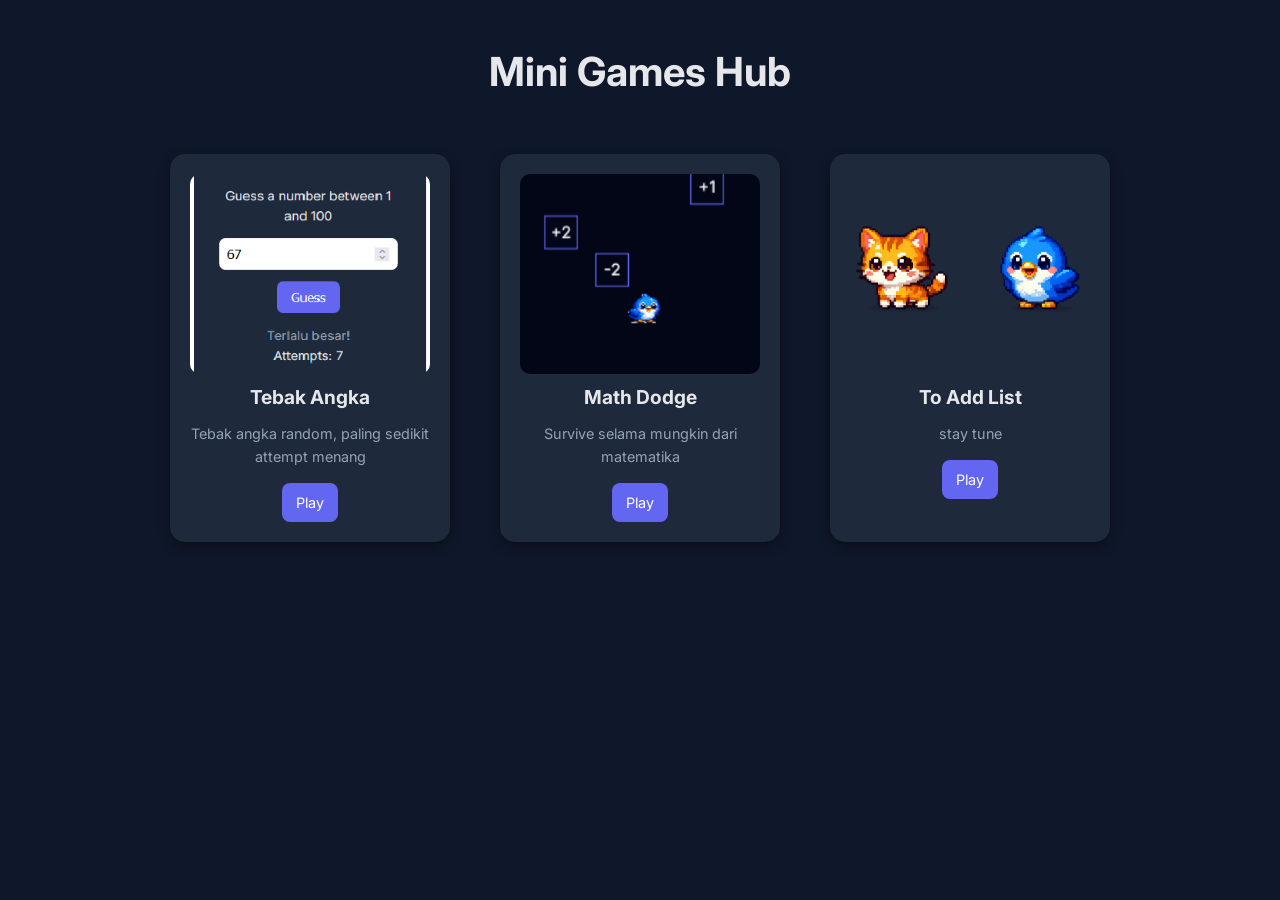
==== index.html @ 09c1a848 "inisialisasi add mini-games" ====
<!DOCTYPE html>
<html lang="en">

<head>
<meta charset="UTF-8">
<meta name="viewport" content="width=device-width, initial-scale=1.0">
<title>Mini Games</title>

<link rel="stylesheet" href="main.css">
<link href="https://fonts.googleapis.com/css2?family=Inter:wght@400;600;700&display=swap" rel="stylesheet">

</head>

<body>

<header class="site-header">
    <h1>Mini Games Hub</h1>
</header>

<!-- Game List -->
<section class="games-grid">

	<!-- Game Card -->
	
	<article class="game-card">
		<img src="img/tebakangka.png" alt="Game preview">
		<h2>Tebak Angka</h2>
		<p>Tebak angka random, paling sedikit attempt menang</p>
		<a href="tebakangka/index.html" class="play-button">Play</a>
	</article>

	<article class="game-card">
		<img src="img/mathdodge.png" alt="Game preview">
		<h2>Math Dodge</h2>
		<p>Survive selama mungkin dari matematika</p>
		<a href="mathdodge/index.html" class="play-button">Play</a>
	</article>
	
	<article class="game-card">
		<img src="img/placeholder.png" alt="Game preview">
		<h2>To Add List</h2>
		<p>stay tune</p>
		<a href="" class="play-button">Play</a>
	</article>

</section>

<script src="main.js"></script>

</body>
</html>
---- main.css ----
* {
	margin: 0;
	padding: 0;
	box-sizing: border-box;
}

body {
	font-family: 'Inter', sans-serif;
	background: #0f172a;
	color: #e5e7eb;
	line-height: 1.6;
}

.site-header {
	text-align: center;
	padding: 40px 20px;
}

.site-header h1 {
	font-size: 2.5rem;
	text-align: center;
	margin-bottom: 10px;
}

.site-header p {
	color: #94a3b8;
}

.container {
	max-width: 1000px;
	margin: auto;
	padding: 20px;
}

.games-grid {
	display: grid;
	grid-template-columns: repeat(3, 280px);
	justify-content: center;
	gap: 50px;
}

.game-card {
	background: #1e293b;
	padding: 20px;
	border-radius: 15px;
	box-shadow: 0 4px 12px rgba(0,0,0,0.4);
	text-align: center;
	transition: transform 0.2s ease, box-shadow 0.2s ease;
	overflow: hidden;
}

.game-card:hover {
	transform: scale(1.05);
	box-shadow: 0 10px 30px rgba(0,0,0,0.6);
}

.game-card h2 {
	margin-bottom: 10px;
	font-size: 1.2rem;
}

.game-card p {
	font-size: 0.9rem;
	margin-bottom: 15px;
	color: #94a3b8;
}

.game-card img {
	width: 100%;
	height: 200px;
	object-fit: cover;
	border-radius: 10px;
	transition: transform 0.3s ease;
}

.game-card:hover img {
	transform: scale(1.1);
}

.game-card {
    opacity: 0;
    transform: translateY(20px);
}

.game-card.show {
    opacity: 1;
    transform: translateY(0);
    transition: opacity 0.4s ease, transform 0.4s ease;
}

.play-button {
	display: inline-block;
	padding: 8px 14px;
	background: #6366f1;
	color: white;
	border-radius: 8px;
	text-decoration: none;
	font-size: 0.9rem;
}

.play-button:hover {
	background: #4f46e5;
}

.site-footer {
	text-align: center;
	padding: 30px 20px;
	font-size: 0.85rem;
	color: #64748b;
}
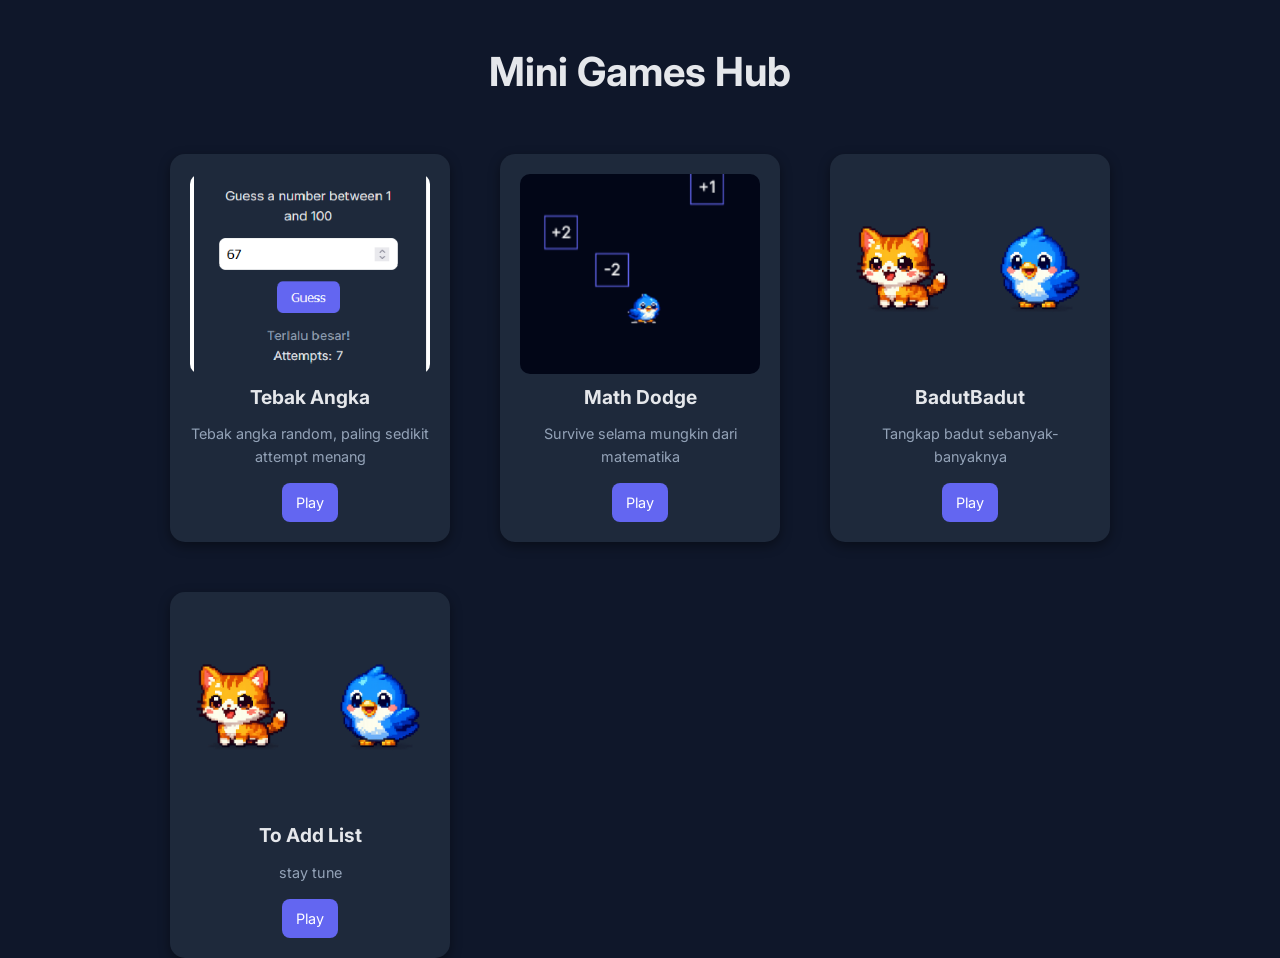
==== commit 3501bd94: "add update mathdodge" ====
--- a/index.html
+++ b/index.html
@@ -38,6 +38,13 @@
 	
 	<article class="game-card">
 		<img src="img/placeholder.png" alt="Game preview">
+		<h2>BadutBadut</h2>
+		<p>Tangkap badut sebanyak-banyaknya</p>
+		<a href="" class="play-button">Play</a>
+	</article>
+	
+	<article class="game-card">
+		<img src="img/placeholder.png" alt="Game preview">
 		<h2>To Add List</h2>
 		<p>stay tune</p>
 		<a href="" class="play-button">Play</a>
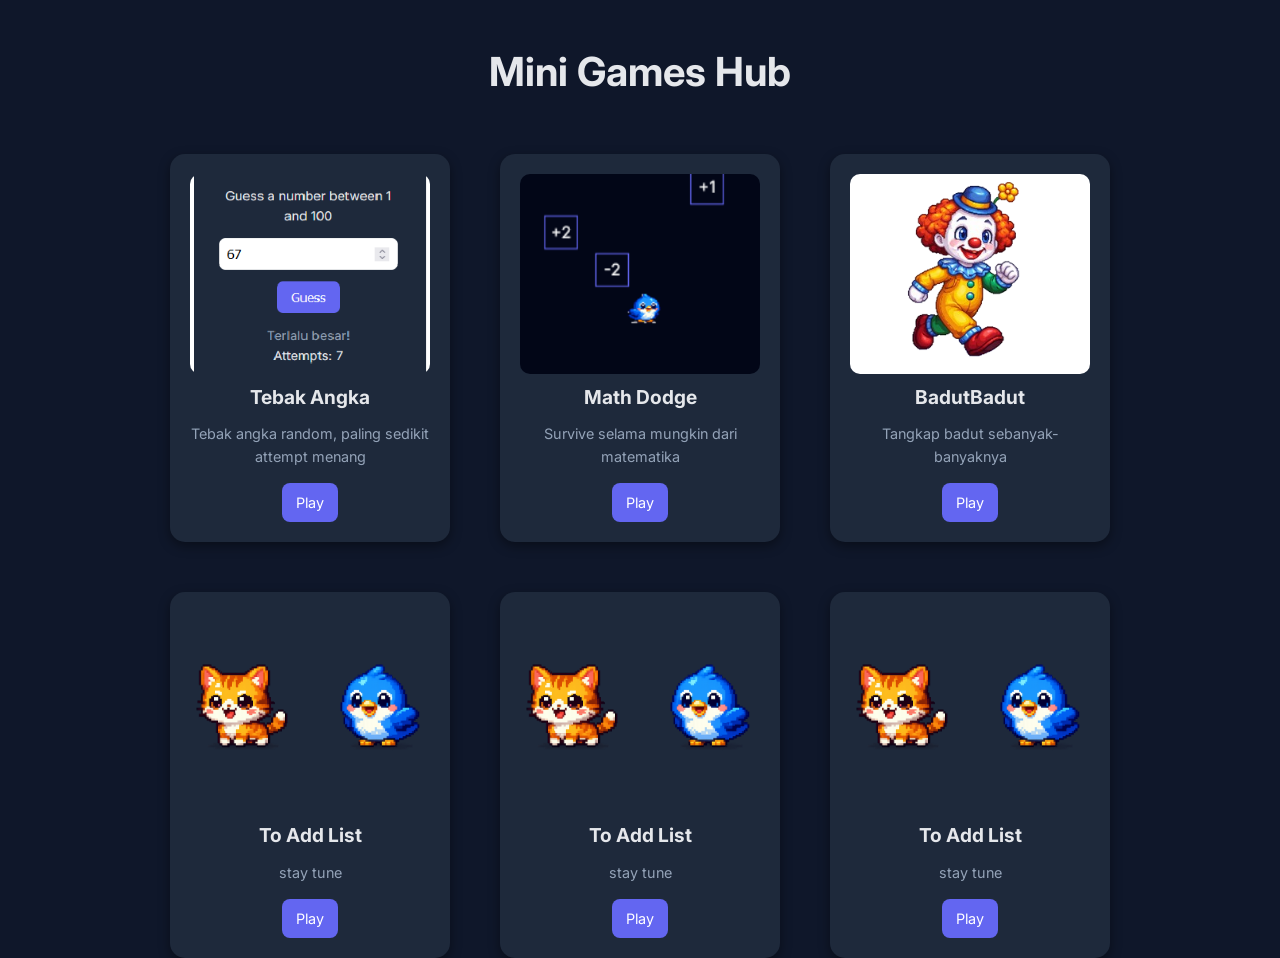
==== commit de79df50: "add pic" ====
--- a/index.html
+++ b/index.html
@@ -37,9 +37,23 @@
 	</article>
 	
 	<article class="game-card">
-		<img src="img/placeholder.png" alt="Game preview">
+		<img src="img/badutbadut.png" alt="Game preview">
 		<h2>BadutBadut</h2>
 		<p>Tangkap badut sebanyak-banyaknya</p>
+		<a href="badutbadut/index.html" class="play-button">Play</a>
+	</article>
+	
+	<article class="game-card">
+		<img src="img/placeholder.png" alt="Game preview">
+		<h2>To Add List</h2>
+		<p>stay tune</p>
+		<a href="" class="play-button">Play</a>
+	</article>
+	
+	<article class="game-card">
+		<img src="img/placeholder.png" alt="Game preview">
+		<h2>To Add List</h2>
+		<p>stay tune</p>
 		<a href="" class="play-button">Play</a>
 	</article>
 	
